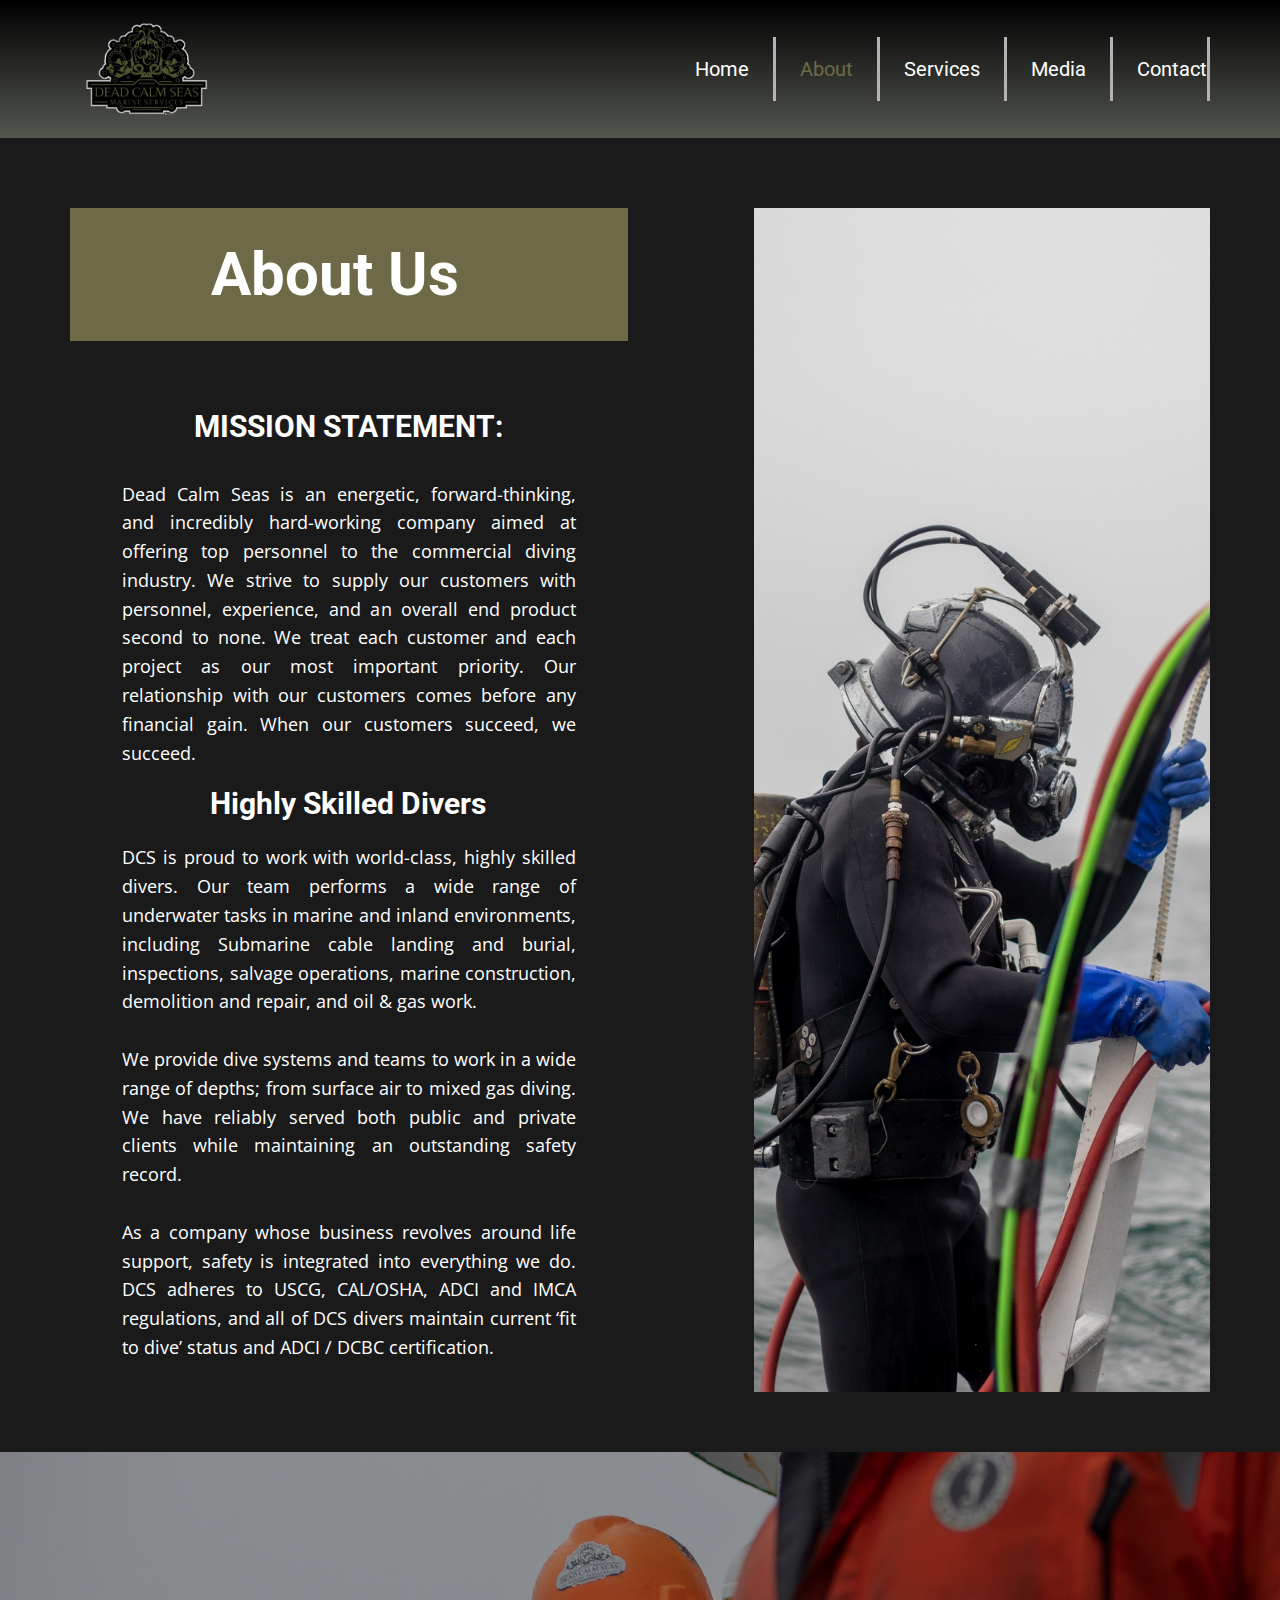
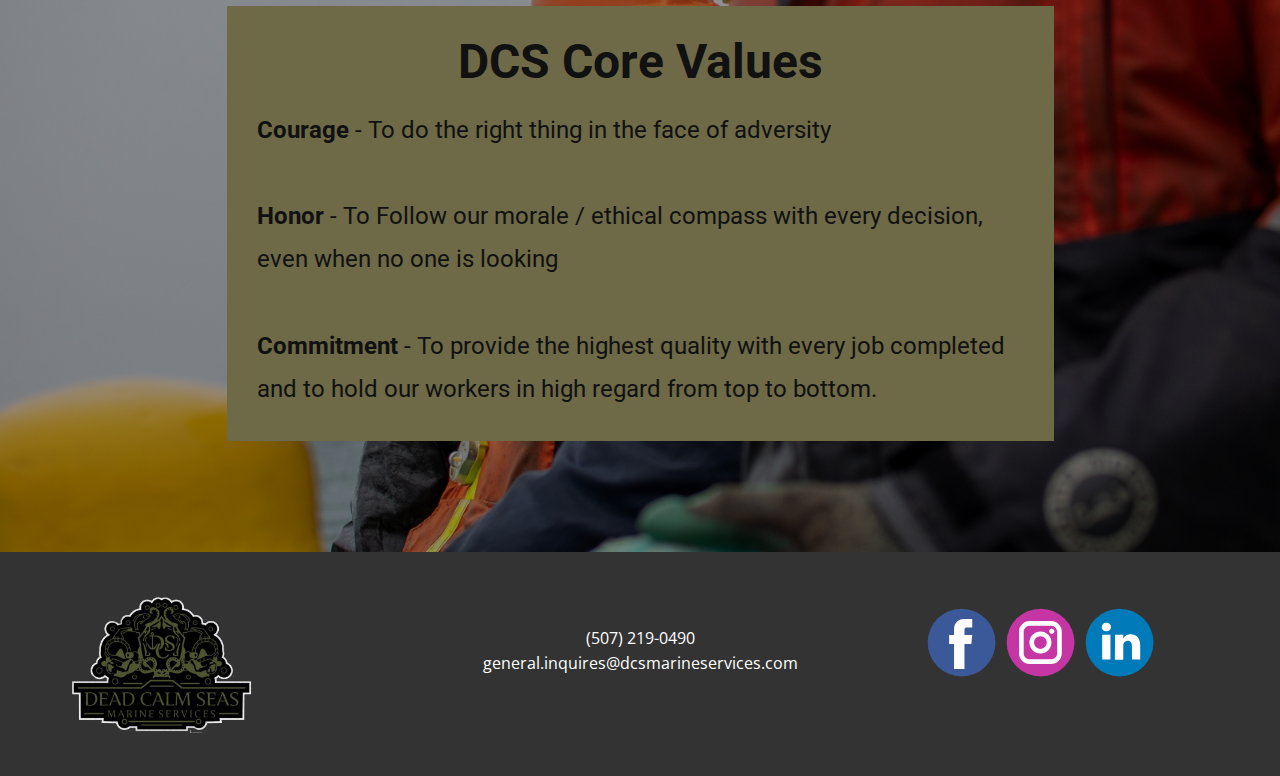
==== About.html @ 17bc2107 "DCS Web 1.1" ====
<!DOCTYPE html>
<html style="font-size: 16px;">
  <head>
    <meta name="viewport" content="width=device-width, initial-scale=1.0">
    <meta charset="utf-8">
    <meta name="keywords" content="About Us">
    <meta name="description" content="">
    <meta name="page_type" content="np-template-header-footer-from-plugin">
    <title>About</title>
    <link rel="stylesheet" href="nicepage.css" media="screen">
<link rel="stylesheet" href="About.css" media="screen">
    <script class="u-script" type="text/javascript" src="jquery.js" defer=""></script>
    <script class="u-script" type="text/javascript" src="nicepage.js" defer=""></script>
    <meta name="generator" content="Nicepage 4.9.5, nicepage.com">
    <link rel="icon" href="images/favicon.png">
    <link id="u-theme-google-font" rel="stylesheet" href="https://fonts.googleapis.com/css?family=Roboto:100,100i,300,300i,400,400i,500,500i,700,700i,900,900i|Open+Sans:300,300i,400,400i,500,500i,600,600i,700,700i,800,800i">
    
    
    
    <script type="application/ld+json">{
		"@context": "http://schema.org",
		"@type": "Organization",
		"name": "DCS Marine Services",
		"logo": "images/DCSlogo.png",
		"sameAs": [
				"https://www.facebook.com/DeadCalmSeas",
				"https://www.instagram.com/dcs.marineservices/",
				"https://www.linkedin.com/company/75891280"
		]
}</script>
    <meta name="theme-color" content="#834496">
    <meta property="og:title" content="About">
    <meta property="og:description" content="">
    <meta property="og:type" content="website">
  </head>
  <body class="u-body u-xl-mode"><header class="u-clearfix u-gradient u-header u-header" id="sec-d73b"><div class="u-clearfix u-sheet u-sheet-1">
        <a href="Home.html" data-page-id="8615057" class="u-image u-logo u-image-1" data-image-width="610" data-image-height="459" title="Home">
          <img src="images/DCSlogo.png" class="u-logo-image u-logo-image-1">
        </a>
        <nav class="u-menu u-menu-dropdown u-offcanvas u-menu-1">
          <div class="menu-collapse" style="font-size: 1.25rem; letter-spacing: 0px;">
            <a class="u-button-style u-custom-left-right-menu-spacing u-custom-padding-bottom u-custom-top-bottom-menu-spacing u-nav-link u-text-active-palette-1-base u-text-hover-palette-2-base u-text-white" href="#" style="padding: 1px 84px; font-size: calc(1em + 2px);">
              <svg class="u-svg-link" viewBox="0 0 24 24"><use xmlns:xlink="http://www.w3.org/1999/xlink" xlink:href="#menu-hamburger"></use></svg>
              <svg class="u-svg-content" version="1.1" id="menu-hamburger" viewBox="0 0 16 16" x="0px" y="0px" xmlns:xlink="http://www.w3.org/1999/xlink" xmlns="http://www.w3.org/2000/svg"><g><rect y="1" width="16" height="2"></rect><rect y="7" width="16" height="2"></rect><rect y="13" width="16" height="2"></rect>
</g></svg>
            </a>
          </div>
          <div class="u-custom-menu u-nav-container">
            <ul class="u-custom-font u-heading-font u-nav u-unstyled u-nav-1"><li class="u-nav-item"><a class="u-border-3 u-border-active-grey-30 u-border-grey-30 u-border-hover-grey-30 u-border-no-bottom u-border-no-left u-border-no-top u-button-style u-nav-link u-text-active-palette-5-dark-2 u-text-body-alt-color u-text-hover-palette-5-dark-1" href="Home.html" style="padding: 22px 24px;">Home</a>
</li><li class="u-nav-item"><a class="u-border-3 u-border-active-grey-30 u-border-grey-30 u-border-hover-grey-30 u-border-no-bottom u-border-no-left u-border-no-top u-button-style u-nav-link u-text-active-palette-5-dark-2 u-text-body-alt-color u-text-hover-palette-5-dark-1" href="About.html" style="padding: 22px 24px;">About</a>
</li><li class="u-nav-item"><a class="u-border-3 u-border-active-grey-30 u-border-grey-30 u-border-hover-grey-30 u-border-no-bottom u-border-no-left u-border-no-top u-button-style u-nav-link u-text-active-palette-5-dark-2 u-text-body-alt-color u-text-hover-palette-5-dark-1" href="Services.html" style="padding: 22px 24px;">Services</a>
</li><li class="u-nav-item"><a class="u-border-3 u-border-active-grey-30 u-border-grey-30 u-border-hover-grey-30 u-border-no-bottom u-border-no-left u-border-no-top u-button-style u-nav-link u-text-active-palette-5-dark-2 u-text-body-alt-color u-text-hover-palette-5-dark-1" href="Media.html" style="padding: 22px 24px;">Media</a>
</li><li class="u-nav-item"><a class="u-border-3 u-border-active-grey-30 u-border-grey-30 u-border-hover-grey-30 u-border-no-bottom u-border-no-left u-border-no-top u-button-style u-nav-link u-text-active-palette-5-dark-2 u-text-body-alt-color u-text-hover-palette-5-dark-1" href="Contact.html" style="padding: 22px 0px 22px 24px;">Contact</a>
</li></ul>
          </div>
          <div class="u-custom-menu u-nav-container-collapse">
            <div class="u-black u-container-style u-inner-container-layout u-opacity u-opacity-95 u-sidenav">
              <div class="u-inner-container-layout u-sidenav-overflow">
                <div class="u-menu-close"></div>
                <ul class="u-align-center u-nav u-popupmenu-items u-unstyled u-nav-2"><li class="u-nav-item"><a class="u-button-style u-nav-link" href="Home.html">Home</a>
</li><li class="u-nav-item"><a class="u-button-style u-nav-link" href="About.html">About</a>
</li><li class="u-nav-item"><a class="u-button-style u-nav-link" href="Services.html">Services</a>
</li><li class="u-nav-item"><a class="u-button-style u-nav-link" href="Media.html">Media</a>
</li><li class="u-nav-item"><a class="u-button-style u-nav-link" href="Contact.html">Contact</a>
</li></ul>
              </div>
            </div>
            <div class="u-black u-menu-overlay u-opacity u-opacity-70"></div>
          </div>
        </nav>
      </div></header>
    <section class="u-clearfix u-section-1" id="carousel_f71a">
      <div class="u-clearfix u-sheet u-sheet-1">
        <div class="u-clearfix u-expanded-width u-layout-wrap u-layout-wrap-1">
          <div class="u-layout">
            <div class="u-layout-row">
              <div class="u-container-style u-layout-cell u-shape-rectangle u-size-36 u-layout-cell-1">
                <div class="u-container-layout u-valign-top u-container-layout-1">
                  <div class="u-container-style u-expanded-width u-group u-palette-5-dark-2 u-group-1">
                    <div class="u-container-layout u-valign-middle u-container-layout-2">
                      <h2 class="u-text u-text-body-alt-color u-text-default u-text-1">About Us</h2>
                    </div>
                  </div>
                  <h3 class="u-align-left u-text u-text-2"> MISSION STATEMENT:</h3>
                  <p class="u-align-justify u-text u-text-3">
                    <span style="font-weight: 400;"> Dead Calm Seas is an energetic, forward-thinking, and incredibly hard-working company aimed at offering top personnel to the commercial diving industry. We strive to supply our customers with personnel, experience, and an overall end product second to none. We treat each customer and each project as our most important priority. Our relationship with our customers comes before any financial gain. When our customers succeed, we succeed.</span>
                    <br>
                  </p>
                  <h3 class="u-align-justify u-text u-text-4">Highly Skilled Divers</h3>
                  <p class="u-align-justify u-text u-text-5"> DCS is proud to work with world-class, highly skilled divers. Our team performs a wide range of underwater tasks in marine and inland environments, including Submarine cable landing and burial, inspections, salvage operations, marine construction, demolition and repair, and oil &amp; gas work. <br>
                    <br>We provide dive systems and teams to work in a wide range of depths; from surface air to mixed gas diving. We have reliably served both public and private clients while maintaining an outstanding safety record. <br>
                    <br>As a company whose business revolves around life support, safety is integrated into everything we do. DCS adheres to USCG, CAL/OSHA, ADCI and IMCA regulations, and all of DCS divers maintain current ‘fit to dive’ status and ADCI / DCBC certification.
                  </p>
                </div>
              </div>
              <div class="u-align-left u-container-style u-image u-layout-cell u-shape-rectangle u-size-24 u-image-1" data-image-width="1067" data-image-height="1600">
                <div class="u-container-layout u-container-layout-3"></div>
              </div>
            </div>
          </div>
        </div>
      </div>
    </section>
    <section class="u-align-center u-clearfix u-image u-shading u-section-2" data-image-width="4000" data-image-height="4000" id="sec-4055">
      <div class="u-clearfix u-sheet u-sheet-1">
        <div class="u-container-style u-group u-palette-5-dark-2 u-group-1">
          <div class="u-container-layout u-container-layout-1">
            <h1 class="u-align-center u-text u-text-body-color u-text-1">DCS Core Values</h1>
            <h4 class="u-align-left u-text u-text-2">
              <span class="u-text-body-color"><b>Courage </b>
                <span style="font-weight: normal;">- To do the right thing in the face of adversity</span>
                <br>
                <span style="font-weight: normal;"></span>
                <br><b>Honor </b>
                <span style="font-weight: normal;">- To Follow our morale / ethical compass with every decision, even when no ​one is looking</span>
                <br>
                <br><b>Commitment </b>
                <span style="font-weight: normal;">- To provide the highest quality with every job completed and to hold our workers in high regard from top to bottom.</span>
              </span>
              <br>
            </h4>
          </div>
        </div>
      </div>
    </section>
    
    
    <footer class="u-align-center-md u-align-center-sm u-align-center-xs u-clearfix u-footer u-grey-80" id="sec-9d1b"><div class="u-clearfix u-sheet u-sheet-1">
        <a href="Home.html" data-page-id="8615057" class="u-image u-logo u-image-1" data-image-width="610" data-image-height="459" title="Home">
          <img src="images/DCSlogo-6.png" class="u-logo-image u-logo-image-1">
        </a>
        <p class="u-align-center-lg u-align-center-md u-align-center-xl u-text u-text-1">
          <span style="font-size: 1rem;"> (507) 219-0490<br> general.inquires@dcsmarineservices.com
          </span>
          <br>
        </p>
        <div class="u-align-left u-social-icons u-spacing-10 u-social-icons-1">
          <a class="u-social-url" title="facebook" target="_blank" href="https://www.facebook.com/DeadCalmSeas"><span class="u-icon u-social-facebook u-social-icon u-icon-1"><svg class="u-svg-link" preserveAspectRatio="xMidYMin slice" viewBox="0 0 112 112" style=""><use xmlns:xlink="http://www.w3.org/1999/xlink" xlink:href="#svg-bdb6"></use></svg><svg class="u-svg-content" viewBox="0 0 112 112" x="0" y="0" id="svg-bdb6"><circle fill="currentColor" cx="56.1" cy="56.1" r="55"></circle><path fill="#FFFFFF" d="M73.5,31.6h-9.1c-1.4,0-3.6,0.8-3.6,3.9v8.5h12.6L72,58.3H60.8v40.8H43.9V58.3h-8V43.9h8v-9.2
            c0-6.7,3.1-17,17-17h12.5v13.9H73.5z"></path></svg></span>
          </a>
          <a class="u-social-url" title="instagram" target="_blank" href="https://www.instagram.com/dcs.marineservices/"><span class="u-icon u-social-icon u-social-instagram u-icon-2"><svg class="u-svg-link" preserveAspectRatio="xMidYMin slice" viewBox="0 0 112 112" style=""><use xmlns:xlink="http://www.w3.org/1999/xlink" xlink:href="#svg-5165"></use></svg><svg class="u-svg-content" viewBox="0 0 112 112" x="0" y="0" id="svg-5165"><circle fill="currentColor" cx="56.1" cy="56.1" r="55"></circle><path fill="#FFFFFF" d="M55.9,38.2c-9.9,0-17.9,8-17.9,17.9C38,66,46,74,55.9,74c9.9,0,17.9-8,17.9-17.9C73.8,46.2,65.8,38.2,55.9,38.2
            z M55.9,66.4c-5.7,0-10.3-4.6-10.3-10.3c-0.1-5.7,4.6-10.3,10.3-10.3c5.7,0,10.3,4.6,10.3,10.3C66.2,61.8,61.6,66.4,55.9,66.4z"></path><path fill="#FFFFFF" d="M74.3,33.5c-2.3,0-4.2,1.9-4.2,4.2s1.9,4.2,4.2,4.2s4.2-1.9,4.2-4.2S76.6,33.5,74.3,33.5z"></path><path fill="#FFFFFF" d="M73.1,21.3H38.6c-9.7,0-17.5,7.9-17.5,17.5v34.5c0,9.7,7.9,17.6,17.5,17.6h34.5c9.7,0,17.5-7.9,17.5-17.5V38.8
            C90.6,29.1,82.7,21.3,73.1,21.3z M83,73.3c0,5.5-4.5,9.9-9.9,9.9H38.6c-5.5,0-9.9-4.5-9.9-9.9V38.8c0-5.5,4.5-9.9,9.9-9.9h34.5
            c5.5,0,9.9,4.5,9.9,9.9V73.3z"></path></svg></span>
          </a>
          <a class="u-social-url" title="linkedin" target="_blank" href="https://www.linkedin.com/company/75891280"><span class="u-icon u-social-icon u-social-linkedin u-icon-3"><svg class="u-svg-link" preserveAspectRatio="xMidYMin slice" viewBox="0 0 112 112" style=""><use xmlns:xlink="http://www.w3.org/1999/xlink" xlink:href="#svg-3439"></use></svg><svg class="u-svg-content" viewBox="0 0 112 112" x="0" y="0" id="svg-3439"><circle fill="currentColor" cx="56.1" cy="56.1" r="55"></circle><path fill="#FFFFFF" d="M41.3,83.7H27.9V43.4h13.4V83.7z M34.6,37.9L34.6,37.9c-4.6,0-7.5-3.1-7.5-7c0-4,3-7,7.6-7s7.4,3,7.5,7
            C42.2,34.8,39.2,37.9,34.6,37.9z M89.6,83.7H76.2V62.2c0-5.4-1.9-9.1-6.8-9.1c-3.7,0-5.9,2.5-6.9,4.9c-0.4,0.9-0.4,2.1-0.4,3.3v22.5
            H48.7c0,0,0.2-36.5,0-40.3h13.4v5.7c1.8-2.7,5-6.7,12.1-6.7c8.8,0,15.4,5.8,15.4,18.1V83.7z"></path></svg></span>
          </a>
        </div>
      </div></footer>
  </body>
</html>
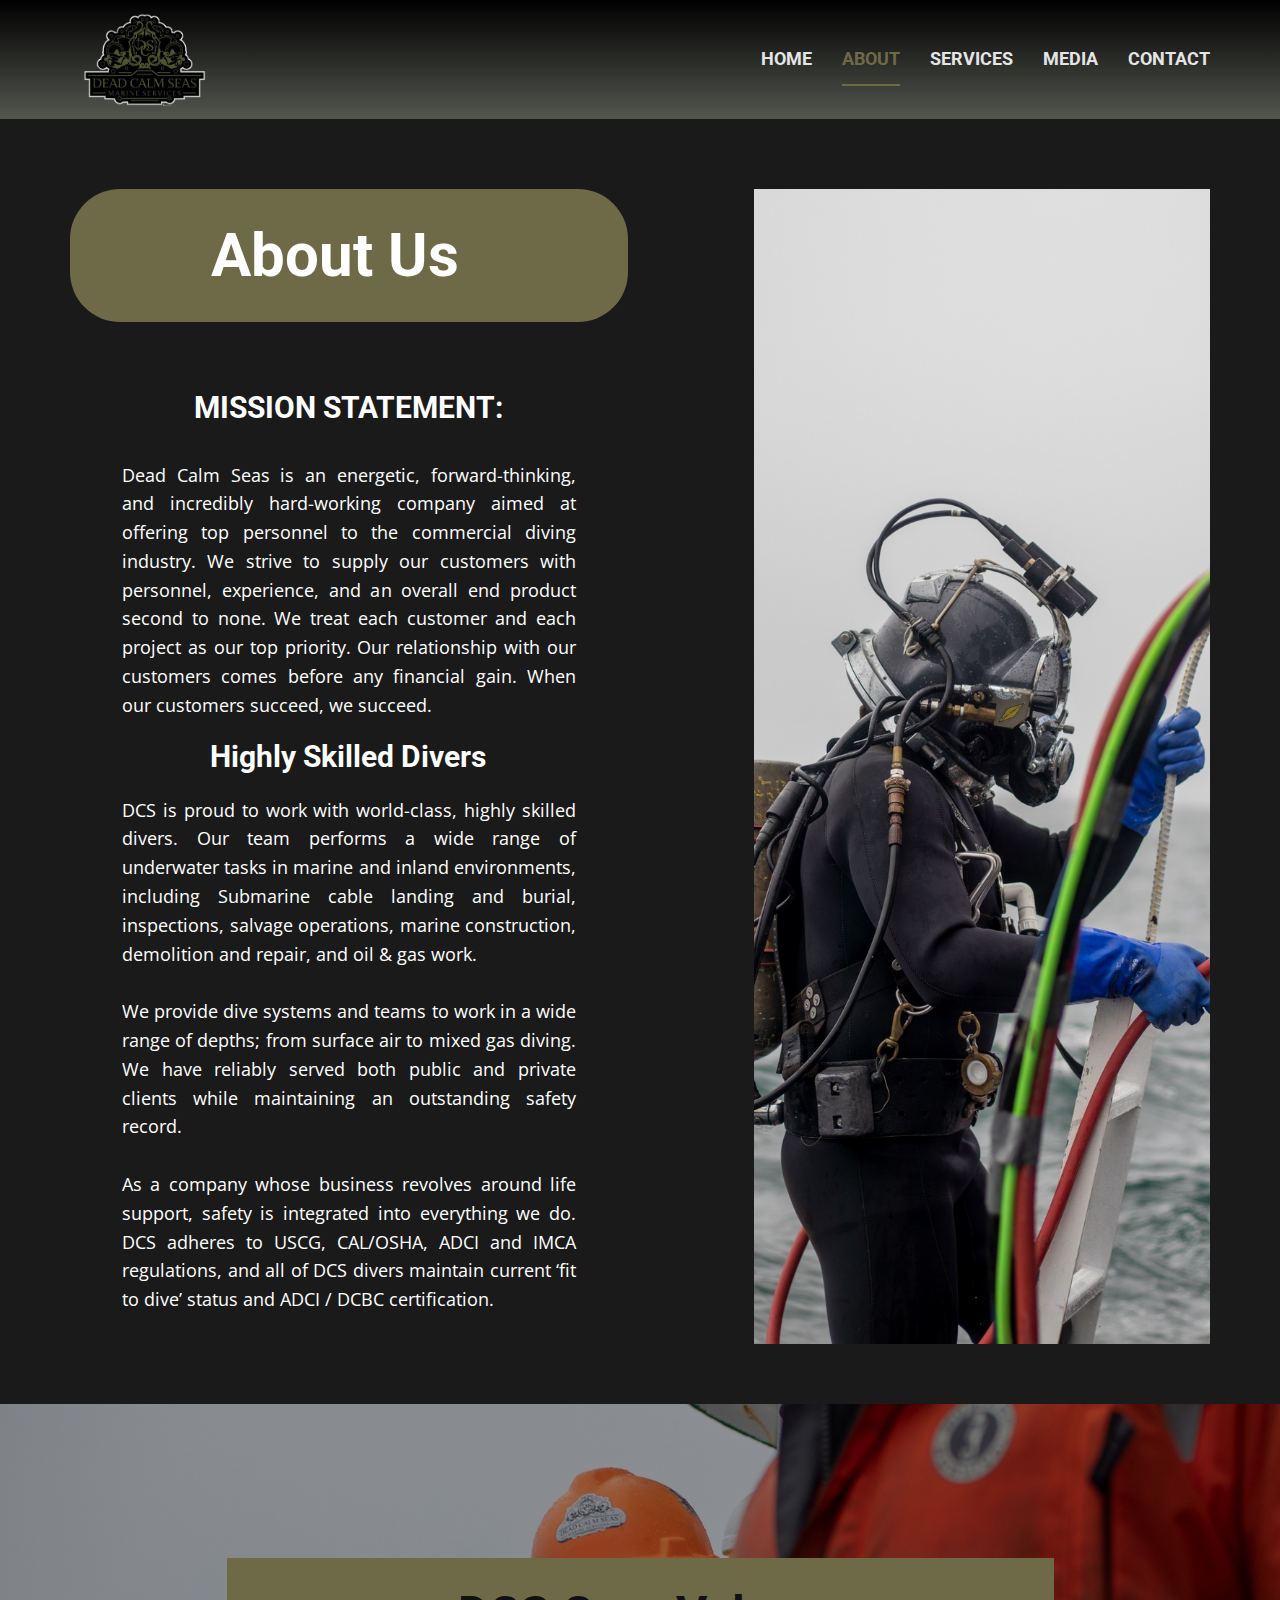
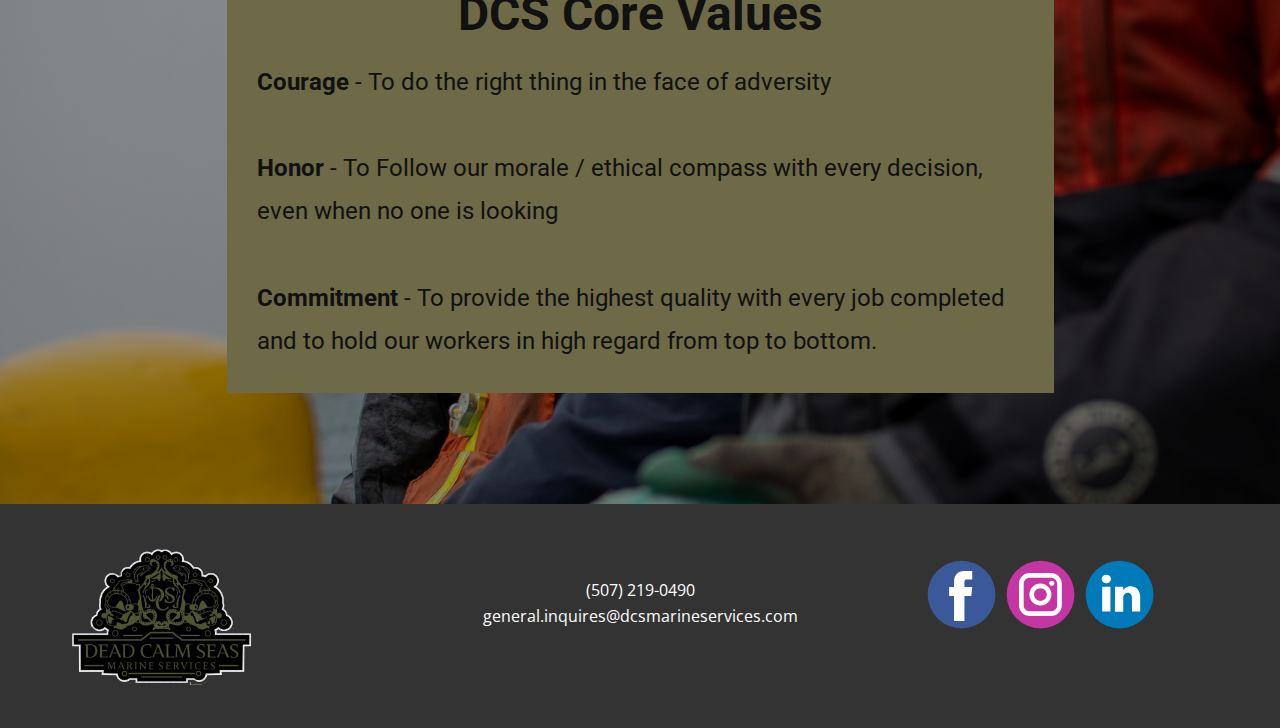
==== commit f14d1bd5: "1.1.2 About Us fancy" ====
--- a/About.html
+++ b/About.html
@@ -11,7 +11,7 @@
 <link rel="stylesheet" href="About.css" media="screen">
     <script class="u-script" type="text/javascript" src="jquery.js" defer=""></script>
     <script class="u-script" type="text/javascript" src="nicepage.js" defer=""></script>
-    <meta name="generator" content="Nicepage 4.9.5, nicepage.com">
+    <meta name="generator" content="Nicepage 4.10.5, nicepage.com">
     <link rel="icon" href="images/favicon.png">
     <link id="u-theme-google-font" rel="stylesheet" href="https://fonts.googleapis.com/css?family=Roboto:100,100i,300,300i,400,400i,500,500i,700,700i,900,900i|Open+Sans:300,300i,400,400i,500,500i,600,600i,700,700i,800,800i">
     
@@ -38,19 +38,19 @@
           <img src="images/DCSlogo.png" class="u-logo-image u-logo-image-1">
         </a>
         <nav class="u-menu u-menu-dropdown u-offcanvas u-menu-1">
-          <div class="menu-collapse" style="font-size: 1.25rem; letter-spacing: 0px;">
-            <a class="u-button-style u-custom-left-right-menu-spacing u-custom-padding-bottom u-custom-top-bottom-menu-spacing u-nav-link u-text-active-palette-1-base u-text-hover-palette-2-base u-text-white" href="#" style="padding: 1px 84px; font-size: calc(1em + 2px);">
+          <div class="menu-collapse" style="font-size: 1.125rem; letter-spacing: 0px; font-weight: 700; text-transform: uppercase;">
+            <a class="u-button-style u-custom-active-border-color u-custom-active-color u-custom-border u-custom-border-color u-custom-borders u-custom-hover-border-color u-custom-hover-color u-custom-left-right-menu-spacing u-custom-padding-bottom u-custom-text-active-color u-custom-text-color u-custom-text-hover-color u-custom-top-bottom-menu-spacing u-nav-link u-text-active-palette-1-base u-text-hover-palette-2-base u-text-white" href="#" style="padding: 1px 84px; font-size: calc(1em + 2px);">
               <svg class="u-svg-link" viewBox="0 0 24 24"><use xmlns:xlink="http://www.w3.org/1999/xlink" xlink:href="#menu-hamburger"></use></svg>
               <svg class="u-svg-content" version="1.1" id="menu-hamburger" viewBox="0 0 16 16" x="0px" y="0px" xmlns:xlink="http://www.w3.org/1999/xlink" xmlns="http://www.w3.org/2000/svg"><g><rect y="1" width="16" height="2"></rect><rect y="7" width="16" height="2"></rect><rect y="13" width="16" height="2"></rect>
 </g></svg>
             </a>
           </div>
           <div class="u-custom-menu u-nav-container">
-            <ul class="u-custom-font u-heading-font u-nav u-unstyled u-nav-1"><li class="u-nav-item"><a class="u-border-3 u-border-active-grey-30 u-border-grey-30 u-border-hover-grey-30 u-border-no-bottom u-border-no-left u-border-no-top u-button-style u-nav-link u-text-active-palette-5-dark-2 u-text-body-alt-color u-text-hover-palette-5-dark-1" href="Home.html" style="padding: 22px 24px;">Home</a>
-</li><li class="u-nav-item"><a class="u-border-3 u-border-active-grey-30 u-border-grey-30 u-border-hover-grey-30 u-border-no-bottom u-border-no-left u-border-no-top u-button-style u-nav-link u-text-active-palette-5-dark-2 u-text-body-alt-color u-text-hover-palette-5-dark-1" href="About.html" style="padding: 22px 24px;">About</a>
-</li><li class="u-nav-item"><a class="u-border-3 u-border-active-grey-30 u-border-grey-30 u-border-hover-grey-30 u-border-no-bottom u-border-no-left u-border-no-top u-button-style u-nav-link u-text-active-palette-5-dark-2 u-text-body-alt-color u-text-hover-palette-5-dark-1" href="Services.html" style="padding: 22px 24px;">Services</a>
-</li><li class="u-nav-item"><a class="u-border-3 u-border-active-grey-30 u-border-grey-30 u-border-hover-grey-30 u-border-no-bottom u-border-no-left u-border-no-top u-button-style u-nav-link u-text-active-palette-5-dark-2 u-text-body-alt-color u-text-hover-palette-5-dark-1" href="Media.html" style="padding: 22px 24px;">Media</a>
-</li><li class="u-nav-item"><a class="u-border-3 u-border-active-grey-30 u-border-grey-30 u-border-hover-grey-30 u-border-no-bottom u-border-no-left u-border-no-top u-button-style u-nav-link u-text-active-palette-5-dark-2 u-text-body-alt-color u-text-hover-palette-5-dark-1" href="Contact.html" style="padding: 22px 0px 22px 24px;">Contact</a>
+            <ul class="u-custom-font u-heading-font u-nav u-spacing-30 u-unstyled u-nav-1"><li class="u-nav-item"><a class="u-border-2 u-border-active-palette-5-dark-2 u-border-hover-palette-5-light-1 u-border-no-left u-border-no-right u-border-no-top u-button-style u-nav-link u-text-active-palette-5-dark-2 u-text-grey-10 u-text-hover-palette-5-light-1" href="Home.html" style="padding: 16px 0px;">Home</a>
+</li><li class="u-nav-item"><a class="u-border-2 u-border-active-palette-5-dark-2 u-border-hover-palette-5-light-1 u-border-no-left u-border-no-right u-border-no-top u-button-style u-nav-link u-text-active-palette-5-dark-2 u-text-grey-10 u-text-hover-palette-5-light-1" href="About.html" style="padding: 16px 0px;">About</a>
+</li><li class="u-nav-item"><a class="u-border-2 u-border-active-palette-5-dark-2 u-border-hover-palette-5-light-1 u-border-no-left u-border-no-right u-border-no-top u-button-style u-nav-link u-text-active-palette-5-dark-2 u-text-grey-10 u-text-hover-palette-5-light-1" href="Services.html" style="padding: 16px 0px;">Services</a>
+</li><li class="u-nav-item"><a class="u-border-2 u-border-active-palette-5-dark-2 u-border-hover-palette-5-light-1 u-border-no-left u-border-no-right u-border-no-top u-button-style u-nav-link u-text-active-palette-5-dark-2 u-text-grey-10 u-text-hover-palette-5-light-1" href="Media.html" style="padding: 16px 0px;">Media</a>
+</li><li class="u-nav-item"><a class="u-border-2 u-border-active-palette-5-dark-2 u-border-hover-palette-5-light-1 u-border-no-left u-border-no-right u-border-no-top u-button-style u-nav-link u-text-active-palette-5-dark-2 u-text-grey-10 u-text-hover-palette-5-light-1" href="Contact.html" style="padding: 16px 0px;">Contact</a>
 </li></ul>
           </div>
           <div class="u-custom-menu u-nav-container-collapse">
@@ -76,14 +76,14 @@
             <div class="u-layout-row">
               <div class="u-container-style u-layout-cell u-shape-rectangle u-size-36 u-layout-cell-1">
                 <div class="u-container-layout u-valign-top u-container-layout-1">
-                  <div class="u-container-style u-expanded-width u-group u-palette-5-dark-2 u-group-1">
+                  <div class="u-container-style u-expanded-width u-group u-palette-5-dark-2 u-radius-50 u-shape-round u-group-1">
                     <div class="u-container-layout u-valign-middle u-container-layout-2">
                       <h2 class="u-text u-text-body-alt-color u-text-default u-text-1">About Us</h2>
                     </div>
                   </div>
                   <h3 class="u-align-left u-text u-text-2"> MISSION STATEMENT:</h3>
                   <p class="u-align-justify u-text u-text-3">
-                    <span style="font-weight: 400;"> Dead Calm Seas is an energetic, forward-thinking, and incredibly hard-working company aimed at offering top personnel to the commercial diving industry. We strive to supply our customers with personnel, experience, and an overall end product second to none. We treat each customer and each project as our most important priority. Our relationship with our customers comes before any financial gain. When our customers succeed, we succeed.</span>
+                    <span style="font-weight: 400;"> Dead Calm Seas is an energetic, forward-thinking, and incredibly hard-working company aimed at offering top personnel to the commercial diving industry. We strive to supply our customers with personnel, experience, and an overall end product second to none. We treat each customer and each project as our top priority. Our relationship with our customers comes before any financial gain. When our customers succeed, we succeed.</span>
                     <br>
                   </p>
                   <h3 class="u-align-justify u-text u-text-4">Highly Skilled Divers</h3>
@@ -127,7 +127,7 @@
     
     <footer class="u-align-center-md u-align-center-sm u-align-center-xs u-clearfix u-footer u-grey-80" id="sec-9d1b"><div class="u-clearfix u-sheet u-sheet-1">
         <a href="Home.html" data-page-id="8615057" class="u-image u-logo u-image-1" data-image-width="610" data-image-height="459" title="Home">
-          <img src="images/DCSlogo-6.png" class="u-logo-image u-logo-image-1">
+          <img src="images/DCSlogo-3.png" class="u-logo-image u-logo-image-1">
         </a>
         <p class="u-align-center-lg u-align-center-md u-align-center-xl u-text u-text-1">
           <span style="font-size: 1rem;"> (507) 219-0490<br> general.inquires@dcsmarineservices.com
--- a/nicepage.css
+++ b/nicepage.css
@@ -2073,7 +2073,6 @@
 .u-spacing-100.u-countdown-wrapper > div:not(.u-hidden) + div {
   margin-left: 50px;
 }
-.u-spacing-100.u-icon,
 .u-spacing-100.u-search-icon,
 .u-spacing-100.u-gallery-nav,
 .u-spacing-100.u-carousel-control {
@@ -2102,7 +2101,6 @@
 .u-spacing-99.u-countdown-wrapper > div:not(.u-hidden) + div {
   margin-left: 49.5px;
 }
-.u-spacing-99.u-icon,
 .u-spacing-99.u-search-icon,
 .u-spacing-99.u-gallery-nav,
 .u-spacing-99.u-carousel-control {
@@ -2131,7 +2129,6 @@
 .u-spacing-98.u-countdown-wrapper > div:not(.u-hidden) + div {
   margin-left: 49px;
 }
-.u-spacing-98.u-icon,
 .u-spacing-98.u-search-icon,
 .u-spacing-98.u-gallery-nav,
 .u-spacing-98.u-carousel-control {
@@ -2160,7 +2157,6 @@
 .u-spacing-97.u-countdown-wrapper > div:not(.u-hidden) + div {
   margin-left: 48.5px;
 }
-.u-spacing-97.u-icon,
 .u-spacing-97.u-search-icon,
 .u-spacing-97.u-gallery-nav,
 .u-spacing-97.u-carousel-control {
@@ -2189,7 +2185,6 @@
 .u-spacing-96.u-countdown-wrapper > div:not(.u-hidden) + div {
   margin-left: 48px;
 }
-.u-spacing-96.u-icon,
 .u-spacing-96.u-search-icon,
 .u-spacing-96.u-gallery-nav,
 .u-spacing-96.u-carousel-control {
@@ -2218,7 +2213,6 @@
 .u-spacing-95.u-countdown-wrapper > div:not(.u-hidden) + div {
   margin-left: 47.5px;
 }
-.u-spacing-95.u-icon,
 .u-spacing-95.u-search-icon,
 .u-spacing-95.u-gallery-nav,
 .u-spacing-95.u-carousel-control {
@@ -2247,7 +2241,6 @@
 .u-spacing-94.u-countdown-wrapper > div:not(.u-hidden) + div {
   margin-left: 47px;
 }
-.u-spacing-94.u-icon,
 .u-spacing-94.u-search-icon,
 .u-spacing-94.u-gallery-nav,
 .u-spacing-94.u-carousel-control {
@@ -2276,7 +2269,6 @@
 .u-spacing-93.u-countdown-wrapper > div:not(.u-hidden) + div {
   margin-left: 46.5px;
 }
-.u-spacing-93.u-icon,
 .u-spacing-93.u-search-icon,
 .u-spacing-93.u-gallery-nav,
 .u-spacing-93.u-carousel-control {
@@ -2305,7 +2297,6 @@
 .u-spacing-92.u-countdown-wrapper > div:not(.u-hidden) + div {
   margin-left: 46px;
 }
-.u-spacing-92.u-icon,
 .u-spacing-92.u-search-icon,
 .u-spacing-92.u-gallery-nav,
 .u-spacing-92.u-carousel-control {
@@ -2334,7 +2325,6 @@
 .u-spacing-91.u-countdown-wrapper > div:not(.u-hidden) + div {
   margin-left: 45.5px;
 }
-.u-spacing-91.u-icon,
 .u-spacing-91.u-search-icon,
 .u-spacing-91.u-gallery-nav,
 .u-spacing-91.u-carousel-control {
@@ -2363,7 +2353,6 @@
 .u-spacing-90.u-countdown-wrapper > div:not(.u-hidden) + div {
   margin-left: 45px;
 }
-.u-spacing-90.u-icon,
 .u-spacing-90.u-search-icon,
 .u-spacing-90.u-gallery-nav,
 .u-spacing-90.u-carousel-control {
@@ -2392,7 +2381,6 @@
 .u-spacing-89.u-countdown-wrapper > div:not(.u-hidden) + div {
   margin-left: 44.5px;
 }
-.u-spacing-89.u-icon,
 .u-spacing-89.u-search-icon,
 .u-spacing-89.u-gallery-nav,
 .u-spacing-89.u-carousel-control {
@@ -2421,7 +2409,6 @@
 .u-spacing-88.u-countdown-wrapper > div:not(.u-hidden) + div {
   margin-left: 44px;
 }
-.u-spacing-88.u-icon,
 .u-spacing-88.u-search-icon,
 .u-spacing-88.u-gallery-nav,
 .u-spacing-88.u-carousel-control {
@@ -2450,7 +2437,6 @@
 .u-spacing-87.u-countdown-wrapper > div:not(.u-hidden) + div {
   margin-left: 43.5px;
 }
-.u-spacing-87.u-icon,
 .u-spacing-87.u-search-icon,
 .u-spacing-87.u-gallery-nav,
 .u-spacing-87.u-carousel-control {
@@ -2479,7 +2465,6 @@
 .u-spacing-86.u-countdown-wrapper > div:not(.u-hidden) + div {
   margin-left: 43px;
 }
-.u-spacing-86.u-icon,
 .u-spacing-86.u-search-icon,
 .u-spacing-86.u-gallery-nav,
 .u-spacing-86.u-carousel-control {
@@ -2508,7 +2493,6 @@
 .u-spacing-85.u-countdown-wrapper > div:not(.u-hidden) + div {
   margin-left: 42.5px;
 }
-.u-spacing-85.u-icon,
 .u-spacing-85.u-search-icon,
 .u-spacing-85.u-gallery-nav,
 .u-spacing-85.u-carousel-control {
@@ -2537,7 +2521,6 @@
 .u-spacing-84.u-countdown-wrapper > div:not(.u-hidden) + div {
   margin-left: 42px;
 }
-.u-spacing-84.u-icon,
 .u-spacing-84.u-search-icon,
 .u-spacing-84.u-gallery-nav,
 .u-spacing-84.u-carousel-control {
@@ -2566,7 +2549,6 @@
 .u-spacing-83.u-countdown-wrapper > div:not(.u-hidden) + div {
   margin-left: 41.5px;
 }
-.u-spacing-83.u-icon,
 .u-spacing-83.u-search-icon,
 .u-spacing-83.u-gallery-nav,
 .u-spacing-83.u-carousel-control {
@@ -2595,7 +2577,6 @@
 .u-spacing-82.u-countdown-wrapper > div:not(.u-hidden) + div {
   margin-left: 41px;
 }
-.u-spacing-82.u-icon,
 .u-spacing-82.u-search-icon,
 .u-spacing-82.u-gallery-nav,
 .u-spacing-82.u-carousel-control {
@@ -2624,7 +2605,6 @@
 .u-spacing-81.u-countdown-wrapper > div:not(.u-hidden) + div {
   margin-left: 40.5px;
 }
-.u-spacing-81.u-icon,
 .u-spacing-81.u-search-icon,
 .u-spacing-81.u-gallery-nav,
 .u-spacing-81.u-carousel-control {
@@ -2653,7 +2633,6 @@
 .u-spacing-80.u-countdown-wrapper > div:not(.u-hidden) + div {
   margin-left: 40px;
 }
-.u-spacing-80.u-icon,
 .u-spacing-80.u-search-icon,
 .u-spacing-80.u-gallery-nav,
 .u-spacing-80.u-carousel-control {
@@ -2682,7 +2661,6 @@
 .u-spacing-79.u-countdown-wrapper > div:not(.u-hidden) + div {
   margin-left: 39.5px;
 }
-.u-spacing-79.u-icon,
 .u-spacing-79.u-search-icon,
 .u-spacing-79.u-gallery-nav,
 .u-spacing-79.u-carousel-control {
@@ -2711,7 +2689,6 @@
 .u-spacing-78.u-countdown-wrapper > div:not(.u-hidden) + div {
   margin-left: 39px;
 }
-.u-spacing-78.u-icon,
 .u-spacing-78.u-search-icon,
 .u-spacing-78.u-gallery-nav,
 .u-spacing-78.u-carousel-control {
@@ -2740,7 +2717,6 @@
 .u-spacing-77.u-countdown-wrapper > div:not(.u-hidden) + div {
   margin-left: 38.5px;
 }
-.u-spacing-77.u-icon,
 .u-spacing-77.u-search-icon,
 .u-spacing-77.u-gallery-nav,
 .u-spacing-77.u-carousel-control {
@@ -2769,7 +2745,6 @@
 .u-spacing-76.u-countdown-wrapper > div:not(.u-hidden) + div {
   margin-left: 38px;
 }
-.u-spacing-76.u-icon,
 .u-spacing-76.u-search-icon,
 .u-spacing-76.u-gallery-nav,
 .u-spacing-76.u-carousel-control {
@@ -2798,7 +2773,6 @@
 .u-spacing-75.u-countdown-wrapper > div:not(.u-hidden) + div {
   margin-left: 37.5px;
 }
-.u-spacing-75.u-icon,
 .u-spacing-75.u-search-icon,
 .u-spacing-75.u-gallery-nav,
 .u-spacing-75.u-carousel-control {
@@ -2827,7 +2801,6 @@
 .u-spacing-74.u-countdown-wrapper > div:not(.u-hidden) + div {
   margin-left: 37px;
 }
-.u-spacing-74.u-icon,
 .u-spacing-74.u-search-icon,
 .u-spacing-74.u-gallery-nav,
 .u-spacing-74.u-carousel-control {
@@ -2856,7 +2829,6 @@
 .u-spacing-73.u-countdown-wrapper > div:not(.u-hidden) + div {
   margin-left: 36.5px;
 }
-.u-spacing-73.u-icon,
 .u-spacing-73.u-search-icon,
 .u-spacing-73.u-gallery-nav,
 .u-spacing-73.u-carousel-control {
@@ -2885,7 +2857,6 @@
 .u-spacing-72.u-countdown-wrapper > div:not(.u-hidden) + div {
   margin-left: 36px;
 }
-.u-spacing-72.u-icon,
 .u-spacing-72.u-search-icon,
 .u-spacing-72.u-gallery-nav,
 .u-spacing-72.u-carousel-control {
@@ -2914,7 +2885,6 @@
 .u-spacing-71.u-countdown-wrapper > div:not(.u-hidden) + div {
   margin-left: 35.5px;
 }
-.u-spacing-71.u-icon,
 .u-spacing-71.u-search-icon,
 .u-spacing-71.u-gallery-nav,
 .u-spacing-71.u-carousel-control {
@@ -2943,7 +2913,6 @@
 .u-spacing-70.u-countdown-wrapper > div:not(.u-hidden) + div {
   margin-left: 35px;
 }
-.u-spacing-70.u-icon,
 .u-spacing-70.u-search-icon,
 .u-spacing-70.u-gallery-nav,
 .u-spacing-70.u-carousel-control {
@@ -2972,7 +2941,6 @@
 .u-spacing-69.u-countdown-wrapper > div:not(.u-hidden) + div {
   margin-left: 34.5px;
 }
-.u-spacing-69.u-icon,
 .u-spacing-69.u-search-icon,
 .u-spacing-69.u-gallery-nav,
 .u-spacing-69.u-carousel-control {
@@ -3001,7 +2969,6 @@
 .u-spacing-68.u-countdown-wrapper > div:not(.u-hidden) + div {
   margin-left: 34px;
 }
-.u-spacing-68.u-icon,
 .u-spacing-68.u-search-icon,
 .u-spacing-68.u-gallery-nav,
 .u-spacing-68.u-carousel-control {
@@ -3030,7 +2997,6 @@
 .u-spacing-67.u-countdown-wrapper > div:not(.u-hidden) + div {
   margin-left: 33.5px;
 }
-.u-spacing-67.u-icon,
 .u-spacing-67.u-search-icon,
 .u-spacing-67.u-gallery-nav,
 .u-spacing-67.u-carousel-control {
@@ -3059,7 +3025,6 @@
 .u-spacing-66.u-countdown-wrapper > div:not(.u-hidden) + div {
   margin-left: 33px;
 }
-.u-spacing-66.u-icon,
 .u-spacing-66.u-search-icon,
 .u-spacing-66.u-gallery-nav,
 .u-spacing-66.u-carousel-control {
@@ -3088,7 +3053,6 @@
 .u-spacing-65.u-countdown-wrapper > div:not(.u-hidden) + div {
   margin-left: 32.5px;
 }
-.u-spacing-65.u-icon,
 .u-spacing-65.u-search-icon,
 .u-spacing-65.u-gallery-nav,
 .u-spacing-65.u-carousel-control {
@@ -3117,7 +3081,6 @@
 .u-spacing-64.u-countdown-wrapper > div:not(.u-hidden) + div {
   margin-left: 32px;
 }
-.u-spacing-64.u-icon,
 .u-spacing-64.u-search-icon,
 .u-spacing-64.u-gallery-nav,
 .u-spacing-64.u-carousel-control {
@@ -3146,7 +3109,6 @@
 .u-spacing-63.u-countdown-wrapper > div:not(.u-hidden) + div {
   margin-left: 31.5px;
 }
-.u-spacing-63.u-icon,
 .u-spacing-63.u-search-icon,
 .u-spacing-63.u-gallery-nav,
 .u-spacing-63.u-carousel-control {
@@ -3175,7 +3137,6 @@
 .u-spacing-62.u-countdown-wrapper > div:not(.u-hidden) + div {
   margin-left: 31px;
 }
-.u-spacing-62.u-icon,
 .u-spacing-62.u-search-icon,
 .u-spacing-62.u-gallery-nav,
 .u-spacing-62.u-carousel-control {
@@ -3204,7 +3165,6 @@
 .u-spacing-61.u-countdown-wrapper > div:not(.u-hidden) + div {
   margin-left: 30.5px;
 }
-.u-spacing-61.u-icon,
 .u-spacing-61.u-search-icon,
 .u-spacing-61.u-gallery-nav,
 .u-spacing-61.u-carousel-control {
@@ -3233,7 +3193,6 @@
 .u-spacing-60.u-countdown-wrapper > div:not(.u-hidden) + div {
   margin-left: 30px;
 }
-.u-spacing-60.u-icon,
 .u-spacing-60.u-search-icon,
 .u-spacing-60.u-gallery-nav,
 .u-spacing-60.u-carousel-control {
@@ -3262,7 +3221,6 @@
 .u-spacing-59.u-countdown-wrapper > div:not(.u-hidden) + div {
   margin-left: 29.5px;
 }
-.u-spacing-59.u-icon,
 .u-spacing-59.u-search-icon,
 .u-spacing-59.u-gallery-nav,
 .u-spacing-59.u-carousel-control {
@@ -3291,7 +3249,6 @@
 .u-spacing-58.u-countdown-wrapper > div:not(.u-hidden) + div {
   margin-left: 29px;
 }
-.u-spacing-58.u-icon,
 .u-spacing-58.u-search-icon,
 .u-spacing-58.u-gallery-nav,
 .u-spacing-58.u-carousel-control {
@@ -3320,7 +3277,6 @@
 .u-spacing-57.u-countdown-wrapper > div:not(.u-hidden) + div {
   margin-left: 28.5px;
 }
-.u-spacing-57.u-icon,
 .u-spacing-57.u-search-icon,
 .u-spacing-57.u-gallery-nav,
 .u-spacing-57.u-carousel-control {
@@ -3349,7 +3305,6 @@
 .u-spacing-56.u-countdown-wrapper > div:not(.u-hidden) + div {
   margin-left: 28px;
 }
-.u-spacing-56.u-icon,
 .u-spacing-56.u-search-icon,
 .u-spacing-56.u-gallery-nav,
 .u-spacing-56.u-carousel-control {
@@ -3378,7 +3333,6 @@
 .u-spacing-55.u-countdown-wrapper > div:not(.u-hidden) + div {
   margin-left: 27.5px;
 }
-.u-spacing-55.u-icon,
 .u-spacing-55.u-search-icon,
 .u-spacing-55.u-gallery-nav,
 .u-spacing-55.u-carousel-control {
@@ -3407,7 +3361,6 @@
 .u-spacing-54.u-countdown-wrapper > div:not(.u-hidden) + div {
   margin-left: 27px;
 }
-.u-spacing-54.u-icon,
 .u-spacing-54.u-search-icon,
 .u-spacing-54.u-gallery-nav,
 .u-spacing-54.u-carousel-control {
@@ -3436,7 +3389,6 @@
 .u-spacing-53.u-countdown-wrapper > div:not(.u-hidden) + div {
   margin-left: 26.5px;
 }
-.u-spacing-53.u-icon,
 .u-spacing-53.u-search-icon,
 .u-spacing-53.u-gallery-nav,
 .u-spacing-53.u-carousel-control {
@@ -3465,7 +3417,6 @@
 .u-spacing-52.u-countdown-wrapper > div:not(.u-hidden) + div {
   margin-left: 26px;
 }
-.u-spacing-52.u-icon,
 .u-spacing-52.u-search-icon,
 .u-spacing-52.u-gallery-nav,
 .u-spacing-52.u-carousel-control {
@@ -3494,7 +3445,6 @@
 .u-spacing-51.u-countdown-wrapper > div:not(.u-hidden) + div {
   margin-left: 25.5px;
 }
-.u-spacing-51.u-icon,
 .u-spacing-51.u-search-icon,
 .u-spacing-51.u-gallery-nav,
 .u-spacing-51.u-carousel-control {
@@ -3523,7 +3473,6 @@
 .u-spacing-50.u-countdown-wrapper > div:not(.u-hidden) + div {
   margin-left: 25px;
 }
-.u-spacing-50.u-icon,
 .u-spacing-50.u-search-icon,
 .u-spacing-50.u-gallery-nav,
 .u-spacing-50.u-carousel-control {
@@ -3552,7 +3501,6 @@
 .u-spacing-49.u-countdown-wrapper > div:not(.u-hidden) + div {
   margin-left: 24.5px;
 }
-.u-spacing-49.u-icon,
 .u-spacing-49.u-search-icon,
 .u-spacing-49.u-gallery-nav,
 .u-spacing-49.u-carousel-control {
@@ -3581,7 +3529,6 @@
 .u-spacing-48.u-countdown-wrapper > div:not(.u-hidden) + div {
   margin-left: 24px;
 }
-.u-spacing-48.u-icon,
 .u-spacing-48.u-search-icon,
 .u-spacing-48.u-gallery-nav,
 .u-spacing-48.u-carousel-control {
@@ -3610,7 +3557,6 @@
 .u-spacing-47.u-countdown-wrapper > div:not(.u-hidden) + div {
   margin-left: 23.5px;
 }
-.u-spacing-47.u-icon,
 .u-spacing-47.u-search-icon,
 .u-spacing-47.u-gallery-nav,
 .u-spacing-47.u-carousel-control {
@@ -3639,7 +3585,6 @@
 .u-spacing-46.u-countdown-wrapper > div:not(.u-hidden) + div {
   margin-left: 23px;
 }
-.u-spacing-46.u-icon,
 .u-spacing-46.u-search-icon,
 .u-spacing-46.u-gallery-nav,
 .u-spacing-46.u-carousel-control {
@@ -3668,7 +3613,6 @@
 .u-spacing-45.u-countdown-wrapper > div:not(.u-hidden) + div {
   margin-left: 22.5px;
 }
-.u-spacing-45.u-icon,
 .u-spacing-45.u-search-icon,
 .u-spacing-45.u-gallery-nav,
 .u-spacing-45.u-carousel-control {
@@ -3697,7 +3641,6 @@
 .u-spacing-44.u-countdown-wrapper > div:not(.u-hidden) + div {
   margin-left: 22px;
 }
-.u-spacing-44.u-icon,
 .u-spacing-44.u-search-icon,
 .u-spacing-44.u-gallery-nav,
 .u-spacing-44.u-carousel-control {
@@ -3726,7 +3669,6 @@
 .u-spacing-43.u-countdown-wrapper > div:not(.u-hidden) + div {
   margin-left: 21.5px;
 }
-.u-spacing-43.u-icon,
 .u-spacing-43.u-search-icon,
 .u-spacing-43.u-gallery-nav,
 .u-spacing-43.u-carousel-control {
@@ -3755,7 +3697,6 @@
 .u-spacing-42.u-countdown-wrapper > div:not(.u-hidden) + div {
   margin-left: 21px;
 }
-.u-spacing-42.u-icon,
 .u-spacing-42.u-search-icon,
 .u-spacing-42.u-gallery-nav,
 .u-spacing-42.u-carousel-control {
@@ -3784,7 +3725,6 @@
 .u-spacing-41.u-countdown-wrapper > div:not(.u-hidden) + div {
   margin-left: 20.5px;
 }
-.u-spacing-41.u-icon,
 .u-spacing-41.u-search-icon,
 .u-spacing-41.u-gallery-nav,
 .u-spacing-41.u-carousel-control {
@@ -3813,7 +3753,6 @@
 .u-spacing-40.u-countdown-wrapper > div:not(.u-hidden) + div {
   margin-left: 20px;
 }
-.u-spacing-40.u-icon,
 .u-spacing-40.u-search-icon,
 .u-spacing-40.u-gallery-nav,
 .u-spacing-40.u-carousel-control {
@@ -3842,7 +3781,6 @@
 .u-spacing-39.u-countdown-wrapper > div:not(.u-hidden) + div {
   margin-left: 19.5px;
 }
-.u-spacing-39.u-icon,
 .u-spacing-39.u-search-icon,
 .u-spacing-39.u-gallery-nav,
 .u-spacing-39.u-carousel-control {
@@ -3871,7 +3809,6 @@
 .u-spacing-38.u-countdown-wrapper > div:not(.u-hidden) + div {
   margin-left: 19px;
 }
-.u-spacing-38.u-icon,
 .u-spacing-38.u-search-icon,
 .u-spacing-38.u-gallery-nav,
 .u-spacing-38.u-carousel-control {
@@ -3900,7 +3837,6 @@
 .u-spacing-37.u-countdown-wrapper > div:not(.u-hidden) + div {
   margin-left: 18.5px;
 }
-.u-spacing-37.u-icon,
 .u-spacing-37.u-search-icon,
 .u-spacing-37.u-gallery-nav,
 .u-spacing-37.u-carousel-control {
@@ -3929,7 +3865,6 @@
 .u-spacing-36.u-countdown-wrapper > div:not(.u-hidden) + div {
   margin-left: 18px;
 }
-.u-spacing-36.u-icon,
 .u-spacing-36.u-search-icon,
 .u-spacing-36.u-gallery-nav,
 .u-spacing-36.u-carousel-control {
@@ -3958,7 +3893,6 @@
 .u-spacing-35.u-countdown-wrapper > div:not(.u-hidden) + div {
   margin-left: 17.5px;
 }
-.u-spacing-35.u-icon,
 .u-spacing-35.u-search-icon,
 .u-spacing-35.u-gallery-nav,
 .u-spacing-35.u-carousel-control {
@@ -3987,7 +3921,6 @@
 .u-spacing-34.u-countdown-wrapper > div:not(.u-hidden) + div {
   margin-left: 17px;
 }
-.u-spacing-34.u-icon,
 .u-spacing-34.u-search-icon,
 .u-spacing-34.u-gallery-nav,
 .u-spacing-34.u-carousel-control {
@@ -4016,7 +3949,6 @@
 .u-spacing-33.u-countdown-wrapper > div:not(.u-hidden) + div {
   margin-left: 16.5px;
 }
-.u-spacing-33.u-icon,
 .u-spacing-33.u-search-icon,
 .u-spacing-33.u-gallery-nav,
 .u-spacing-33.u-carousel-control {
@@ -4045,7 +3977,6 @@
 .u-spacing-32.u-countdown-wrapper > div:not(.u-hidden) + div {
   margin-left: 16px;
 }
-.u-spacing-32.u-icon,
 .u-spacing-32.u-search-icon,
 .u-spacing-32.u-gallery-nav,
 .u-spacing-32.u-carousel-control {
@@ -4074,7 +4005,6 @@
 .u-spacing-31.u-countdown-wrapper > div:not(.u-hidden) + div {
   margin-left: 15.5px;
 }
-.u-spacing-31.u-icon,
 .u-spacing-31.u-search-icon,
 .u-spacing-31.u-gallery-nav,
 .u-spacing-31.u-carousel-control {
@@ -4103,7 +4033,6 @@
 .u-spacing-30.u-countdown-wrapper > div:not(.u-hidden) + div {
   margin-left: 15px;
 }
-.u-spacing-30.u-icon,
 .u-spacing-30.u-search-icon,
 .u-spacing-30.u-gallery-nav,
 .u-spacing-30.u-carousel-control {
@@ -4132,7 +4061,6 @@
 .u-spacing-29.u-countdown-wrapper > div:not(.u-hidden) + div {
   margin-left: 14.5px;
 }
-.u-spacing-29.u-icon,
 .u-spacing-29.u-search-icon,
 .u-spacing-29.u-gallery-nav,
 .u-spacing-29.u-carousel-control {
@@ -4161,7 +4089,6 @@
 .u-spacing-28.u-countdown-wrapper > div:not(.u-hidden) + div {
   margin-left: 14px;
 }
-.u-spacing-28.u-icon,
 .u-spacing-28.u-search-icon,
 .u-spacing-28.u-gallery-nav,
 .u-spacing-28.u-carousel-control {
@@ -4190,7 +4117,6 @@
 .u-spacing-27.u-countdown-wrapper > div:not(.u-hidden) + div {
   margin-left: 13.5px;
 }
-.u-spacing-27.u-icon,
 .u-spacing-27.u-search-icon,
 .u-spacing-27.u-gallery-nav,
 .u-spacing-27.u-carousel-control {
@@ -4219,7 +4145,6 @@
 .u-spacing-26.u-countdown-wrapper > div:not(.u-hidden) + div {
   margin-left: 13px;
 }
-.u-spacing-26.u-icon,
 .u-spacing-26.u-search-icon,
 .u-spacing-26.u-gallery-nav,
 .u-spacing-26.u-carousel-control {
@@ -4248,7 +4173,6 @@
 .u-spacing-25.u-countdown-wrapper > div:not(.u-hidden) + div {
   margin-left: 12.5px;
 }
-.u-spacing-25.u-icon,
 .u-spacing-25.u-search-icon,
 .u-spacing-25.u-gallery-nav,
 .u-spacing-25.u-carousel-control {
@@ -4277,7 +4201,6 @@
 .u-spacing-24.u-countdown-wrapper > div:not(.u-hidden) + div {
   margin-left: 12px;
 }
-.u-spacing-24.u-icon,
 .u-spacing-24.u-search-icon,
 .u-spacing-24.u-gallery-nav,
 .u-spacing-24.u-carousel-control {
@@ -4306,7 +4229,6 @@
 .u-spacing-23.u-countdown-wrapper > div:not(.u-hidden) + div {
   margin-left: 11.5px;
 }
-.u-spacing-23.u-icon,
 .u-spacing-23.u-search-icon,
 .u-spacing-23.u-gallery-nav,
 .u-spacing-23.u-carousel-control {
@@ -4335,7 +4257,6 @@
 .u-spacing-22.u-countdown-wrapper > div:not(.u-hidden) + div {
   margin-left: 11px;
 }
-.u-spacing-22.u-icon,
 .u-spacing-22.u-search-icon,
 .u-spacing-22.u-gallery-nav,
 .u-spacing-22.u-carousel-control {
@@ -4364,7 +4285,6 @@
 .u-spacing-21.u-countdown-wrapper > div:not(.u-hidden) + div {
   margin-left: 10.5px;
 }
-.u-spacing-21.u-icon,
 .u-spacing-21.u-search-icon,
 .u-spacing-21.u-gallery-nav,
 .u-spacing-21.u-carousel-control {
@@ -4393,7 +4313,6 @@
 .u-spacing-20.u-countdown-wrapper > div:not(.u-hidden) + div {
   margin-left: 10px;
 }
-.u-spacing-20.u-icon,
 .u-spacing-20.u-search-icon,
 .u-spacing-20.u-gallery-nav,
 .u-spacing-20.u-carousel-control {
@@ -4422,7 +4341,6 @@
 .u-spacing-19.u-countdown-wrapper > div:not(.u-hidden) + div {
   margin-left: 9.5px;
 }
-.u-spacing-19.u-icon,
 .u-spacing-19.u-search-icon,
 .u-spacing-19.u-gallery-nav,
 .u-spacing-19.u-carousel-control {
@@ -4451,7 +4369,6 @@
 .u-spacing-18.u-countdown-wrapper > div:not(.u-hidden) + div {
   margin-left: 9px;
 }
-.u-spacing-18.u-icon,
 .u-spacing-18.u-search-icon,
 .u-spacing-18.u-gallery-nav,
 .u-spacing-18.u-carousel-control {
@@ -4480,7 +4397,6 @@
 .u-spacing-17.u-countdown-wrapper > div:not(.u-hidden) + div {
   margin-left: 8.5px;
 }
-.u-spacing-17.u-icon,
 .u-spacing-17.u-search-icon,
 .u-spacing-17.u-gallery-nav,
 .u-spacing-17.u-carousel-control {
@@ -4509,7 +4425,6 @@
 .u-spacing-16.u-countdown-wrapper > div:not(.u-hidden) + div {
   margin-left: 8px;
 }
-.u-spacing-16.u-icon,
 .u-spacing-16.u-search-icon,
 .u-spacing-16.u-gallery-nav,
 .u-spacing-16.u-carousel-control {
@@ -4538,7 +4453,6 @@
 .u-spacing-15.u-countdown-wrapper > div:not(.u-hidden) + div {
   margin-left: 7.5px;
 }
-.u-spacing-15.u-icon,
 .u-spacing-15.u-search-icon,
 .u-spacing-15.u-gallery-nav,
 .u-spacing-15.u-carousel-control {
@@ -4567,7 +4481,6 @@
 .u-spacing-14.u-countdown-wrapper > div:not(.u-hidden) + div {
   margin-left: 7px;
 }
-.u-spacing-14.u-icon,
 .u-spacing-14.u-search-icon,
 .u-spacing-14.u-gallery-nav,
 .u-spacing-14.u-carousel-control {
@@ -4596,7 +4509,6 @@
 .u-spacing-13.u-countdown-wrapper > div:not(.u-hidden) + div {
   margin-left: 6.5px;
 }
-.u-spacing-13.u-icon,
 .u-spacing-13.u-search-icon,
 .u-spacing-13.u-gallery-nav,
 .u-spacing-13.u-carousel-control {
@@ -4625,7 +4537,6 @@
 .u-spacing-12.u-countdown-wrapper > div:not(.u-hidden) + div {
   margin-left: 6px;
 }
-.u-spacing-12.u-icon,
 .u-spacing-12.u-search-icon,
 .u-spacing-12.u-gallery-nav,
 .u-spacing-12.u-carousel-control {
@@ -4654,7 +4565,6 @@
 .u-spacing-11.u-countdown-wrapper > div:not(.u-hidden) + div {
   margin-left: 5.5px;
 }
-.u-spacing-11.u-icon,
 .u-spacing-11.u-search-icon,
 .u-spacing-11.u-gallery-nav,
 .u-spacing-11.u-carousel-control {
@@ -4683,7 +4593,6 @@
 .u-spacing-10.u-countdown-wrapper > div:not(.u-hidden) + div {
   margin-left: 5px;
 }
-.u-spacing-10.u-icon,
 .u-spacing-10.u-search-icon,
 .u-spacing-10.u-gallery-nav,
 .u-spacing-10.u-carousel-control {
@@ -4712,7 +4621,6 @@
 .u-spacing-9.u-countdown-wrapper > div:not(.u-hidden) + div {
   margin-left: 4.5px;
 }
-.u-spacing-9.u-icon,
 .u-spacing-9.u-search-icon,
 .u-spacing-9.u-gallery-nav,
 .u-spacing-9.u-carousel-control {
@@ -4741,7 +4649,6 @@
 .u-spacing-8.u-countdown-wrapper > div:not(.u-hidden) + div {
   margin-left: 4px;
 }
-.u-spacing-8.u-icon,
 .u-spacing-8.u-search-icon,
 .u-spacing-8.u-gallery-nav,
 .u-spacing-8.u-carousel-control {
@@ -4770,7 +4677,6 @@
 .u-spacing-7.u-countdown-wrapper > div:not(.u-hidden) + div {
   margin-left: 3.5px;
 }
-.u-spacing-7.u-icon,
 .u-spacing-7.u-search-icon,
 .u-spacing-7.u-gallery-nav,
 .u-spacing-7.u-carousel-control {
@@ -4799,7 +4705,6 @@
 .u-spacing-6.u-countdown-wrapper > div:not(.u-hidden) + div {
   margin-left: 3px;
 }
-.u-spacing-6.u-icon,
 .u-spacing-6.u-search-icon,
 .u-spacing-6.u-gallery-nav,
 .u-spacing-6.u-carousel-control {
@@ -4828,7 +4733,6 @@
 .u-spacing-5.u-countdown-wrapper > div:not(.u-hidden) + div {
   margin-left: 2.5px;
 }
-.u-spacing-5.u-icon,
 .u-spacing-5.u-search-icon,
 .u-spacing-5.u-gallery-nav,
 .u-spacing-5.u-carousel-control {
@@ -4857,7 +4761,6 @@
 .u-spacing-4.u-countdown-wrapper > div:not(.u-hidden) + div {
   margin-left: 2px;
 }
-.u-spacing-4.u-icon,
 .u-spacing-4.u-search-icon,
 .u-spacing-4.u-gallery-nav,
 .u-spacing-4.u-carousel-control {
@@ -4886,7 +4789,6 @@
 .u-spacing-3.u-countdown-wrapper > div:not(.u-hidden) + div {
   margin-left: 1.5px;
 }
-.u-spacing-3.u-icon,
 .u-spacing-3.u-search-icon,
 .u-spacing-3.u-gallery-nav,
 .u-spacing-3.u-carousel-control {
@@ -4915,7 +4817,6 @@
 .u-spacing-2.u-countdown-wrapper > div:not(.u-hidden) + div {
   margin-left: 1px;
 }
-.u-spacing-2.u-icon,
 .u-spacing-2.u-search-icon,
 .u-spacing-2.u-gallery-nav,
 .u-spacing-2.u-carousel-control {
@@ -4944,7 +4845,6 @@
 .u-spacing-1.u-countdown-wrapper > div:not(.u-hidden) + div {
   margin-left: 0.5px;
 }
-.u-spacing-1.u-icon,
 .u-spacing-1.u-search-icon,
 .u-spacing-1.u-gallery-nav,
 .u-spacing-1.u-carousel-control {
@@ -4973,7 +4873,6 @@
 .u-spacing-0.u-countdown-wrapper > div:not(.u-hidden) + div {
   margin-left: 0px;
 }
-.u-spacing-0.u-icon,
 .u-spacing-0.u-search-icon,
 .u-spacing-0.u-gallery-nav,
 .u-spacing-0.u-carousel-control {
@@ -5484,6 +5383,9 @@
 .u-text-default {
   display: table;
   align-self: flex-start;
+  width: -webkit-fit-content;
+  width: fit-content;
+  width: -moz-fit-content;
 }
 .u-text-default:empty {
   display: block;
@@ -5493,6 +5395,9 @@
   .u-text-default-xxl {
     display: table;
     align-self: flex-start;
+    width: -webkit-fit-content;
+    width: fit-content;
+    width: -moz-fit-content;
   }
   .u-text-default-xxl:empty {
     display: block;
@@ -5503,6 +5408,9 @@
   .u-xl-mode .u-text-default-xl {
     display: table;
     align-self: flex-start;
+    width: -webkit-fit-content;
+    width: fit-content;
+    width: -moz-fit-content;
   }
   .u-xl-mode .u-text-default-xl:empty {
     display: block;
@@ -5513,6 +5421,9 @@
   .u-xxl-mode .u-text-default-xl {
     display: table;
     align-self: flex-start;
+    width: -webkit-fit-content;
+    width: fit-content;
+    width: -moz-fit-content;
   }
   .u-xxl-mode .u-text-default-xl:empty {
     display: block;
@@ -5523,6 +5434,9 @@
   .u-text-default-lg {
     display: table;
     align-self: flex-start;
+    width: -webkit-fit-content;
+    width: fit-content;
+    width: -moz-fit-content;
   }
   .u-text-default-lg:empty {
     display: block;
@@ -5533,6 +5447,9 @@
   .u-text-default-md {
     display: table;
     align-self: flex-start;
+    width: -webkit-fit-content;
+    width: fit-content;
+    width: -moz-fit-content;
   }
   .u-text-default-md:empty {
     display: block;
@@ -5543,6 +5460,9 @@
   .u-text-default-sm {
     display: table;
     align-self: flex-start;
+    width: -webkit-fit-content;
+    width: fit-content;
+    width: -moz-fit-content;
   }
   .u-text-default-sm:empty {
     display: block;
@@ -5553,6 +5473,9 @@
   .u-text-default-xs {
     display: table;
     align-self: flex-start;
+    width: -webkit-fit-content;
+    width: fit-content;
+    width: -moz-fit-content;
   }
   .u-text-default-xs:empty {
     display: block;
@@ -17033,6 +16956,9 @@
   --animation-custom_in-scale: 1;
   --animation-custom_in-rotate: 0deg;
   --animation-custom_in-opacity: 0;
+  
+  
+  
 }
 @keyframes bounce {
   from,
@@ -18511,14 +18437,14 @@
   }
   to {
     transform-origin: center center;
-    transform: translate3d(0, 0, 0);
+    transform: translate3d(-50% !important, -50% !important, 0);
     opacity: 1;
   }
 }
 @keyframes customAnimationOut {
   from {
     transform-origin: center center;
-    transform: translate3d(0, 0, 0);
+    transform: translate3d(-50% !important, -50% !important, 0);
     opacity: 1;
   }
   to {
@@ -18542,6 +18468,14 @@
   animation-name: slideOutDown;
 }
 /*end-commonstyles animation*/
+.animated.u-absolute-hcenter {
+  
+  --animation-custom_in-translate_x: -50% !important;
+}
+.animated.u-absolute-vcenter {
+  
+  --animation-custom_in-translate_y: -50% !important;
+}
 .u-cookies-consent {
   display: none;
   position: fixed;
@@ -37518,13 +37452,13 @@
 }
 
 .u-header .u-sheet-1 {
-  min-height: 137px;
+  min-height: 118px;
 }
 
 .u-header .u-image-1 {
   width: 123px;
   height: 93px;
-  margin: 22px auto 0 15px;
+  margin: 13px auto 0 13px;
 }
 
 .u-header .u-logo-image-1 {
@@ -37533,12 +37467,14 @@
 }
 
 .u-header .u-menu-1 {
-  margin: -78px 0 37px auto;
+  margin: -72px 0 33px auto;
 }
 
 .u-header .u-nav-1 {
-  font-size: 1.25rem;
-  letter-spacing: normal;
+  font-size: 1.125rem;
+  letter-spacing: 0px;
+  font-weight: 700;
+  text-transform: uppercase;
 }
 
 .u-header .u-nav-2 {
@@ -37548,7 +37484,7 @@
 @media (max-width: 1199px) {
   .u-header .u-menu-1 {
     width: auto;
-    margin-top: -78px;
+    margin-top: -72px;
   }
 }
 @media (max-width: 991px) {
